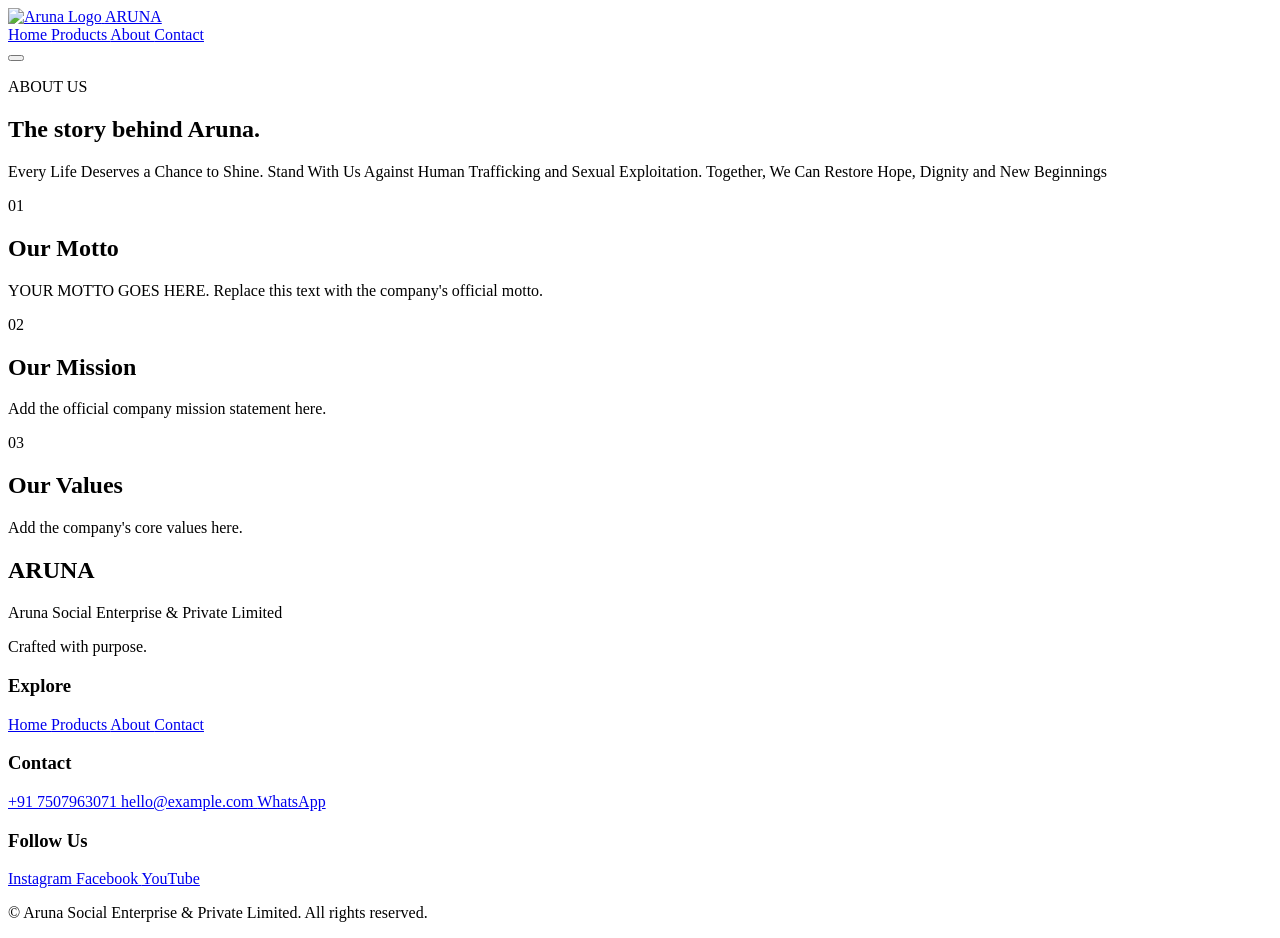
==== about.html @ 4d182a6e "Add files via upload" ====
<!DOCTYPE html>
<html lang="en">

<head>

    <meta charset="UTF-8">

    <meta
        name="viewport"
        content="width=device-width, initial-scale=1.0"
    >

    <meta
        name="description"
        content="Learn about Aruna Social Enterprise & Private Limited."
    >

    <title>About | Aruna</title>

    <link
        href="https://fonts.googleapis.com/css2?family=Cormorant+Garamond:wght@400;500;600;700&family=DM+Sans:wght@400;500;600&display=swap"
        rel="stylesheet"
    >

    <link
        rel="stylesheet"
        href="css/style.css"
    >

</head>


<body>


<header class="navbar">

    <div class="nav-container">

        <a href="index.html" class="logo">

            <img
                src="assets/logo.png"
                alt="Aruna Logo"
            >

            <span>ARUNA</span>

        </a>


        <nav class="nav-links" id="navLinks">

            <a href="index.html">
                Home
            </a>

            <a href="products.html">
                Products
            </a>

            <a
                href="about.html"
                class="active"
            >
                About
            </a>

            <a href="contact.html">
                Contact
            </a>

        </nav>


        <button
            class="menu-button"
            id="menuButton"
        >

            <span></span>
            <span></span>
            <span></span>

        </button>

    </div>

</header>


<main>

    <section class="page-section about-page">

        <div class="page-heading">

            <p class="eyebrow">
                ABOUT US
            </p>

            <h1>
                The story behind Aruna.
            </h1>

        </div>


        <div class="about-intro">

            <p>
                Every Life Deserves
                a Chance to Shine.
                Stand With Us 
                Against Human Trafficking 
                and Sexual Exploitation.
                Together, We Can Restore 
                Hope, Dignity and New Beginnings
            </p>

        </div>


        <div class="values-grid">


            <article>

                <span>
                    01
                </span>

                <h2>
                    Our Motto
                </h2>

                <p>
                    YOUR MOTTO GOES HERE.
                    Replace this text with the
                    company's official motto.
                </p>

            </article>


            <article>

                <span>
                    02
                </span>

                <h2>
                    Our Mission
                </h2>

                <p>
                    Add the official company
                    mission statement here.
                </p>

            </article>


            <article>

                <span>
                    03
                </span>

                <h2>
                    Our Values
                </h2>

                <p>
                    Add the company's core
                    values here.
                </p>

            </article>


        </div>

    </section>

</main>


<footer class="footer">

    <div class="footer-grid">

        <div class="footer-brand">

            <h2>
                ARUNA
            </h2>

            <p>
                Aruna Social Enterprise &
                Private Limited
            </p>

            <p class="footer-motto">
                Crafted with purpose.
            </p>

        </div>


        <div>

            <h3>
                Explore
            </h3>

            <a href="index.html">
                Home
            </a>

            <a href="products.html">
                Products
            </a>

            <a href="about.html">
                About
            </a>

            <a href="contact.html">
                Contact
            </a>

        </div>


        <div>

            <h3>
                Contact
            </h3>

            <a href="tel:+917507963071">
                +91 7507963071
            </a>

            <a href="mailto:hello@example.com">
                hello@example.com
            </a>

            <a href="https://wa.me/917507963071">
                WhatsApp
            </a>

        </div>


        <div>

            <h3>
                Follow Us
            </h3>

            <a href="#">
                Instagram
            </a>

            <a href="#">
                Facebook
            </a>

            <a href="#">
                YouTube
            </a>

        </div>

    </div>


    <div class="footer-bottom">

        <p>
            © <span id="year"></span>
            Aruna Social Enterprise & Private Limited.
            All rights reserved.
        </p>

    </div>

</footer>


<script src="js/script.js"></script>

</body>

</html>
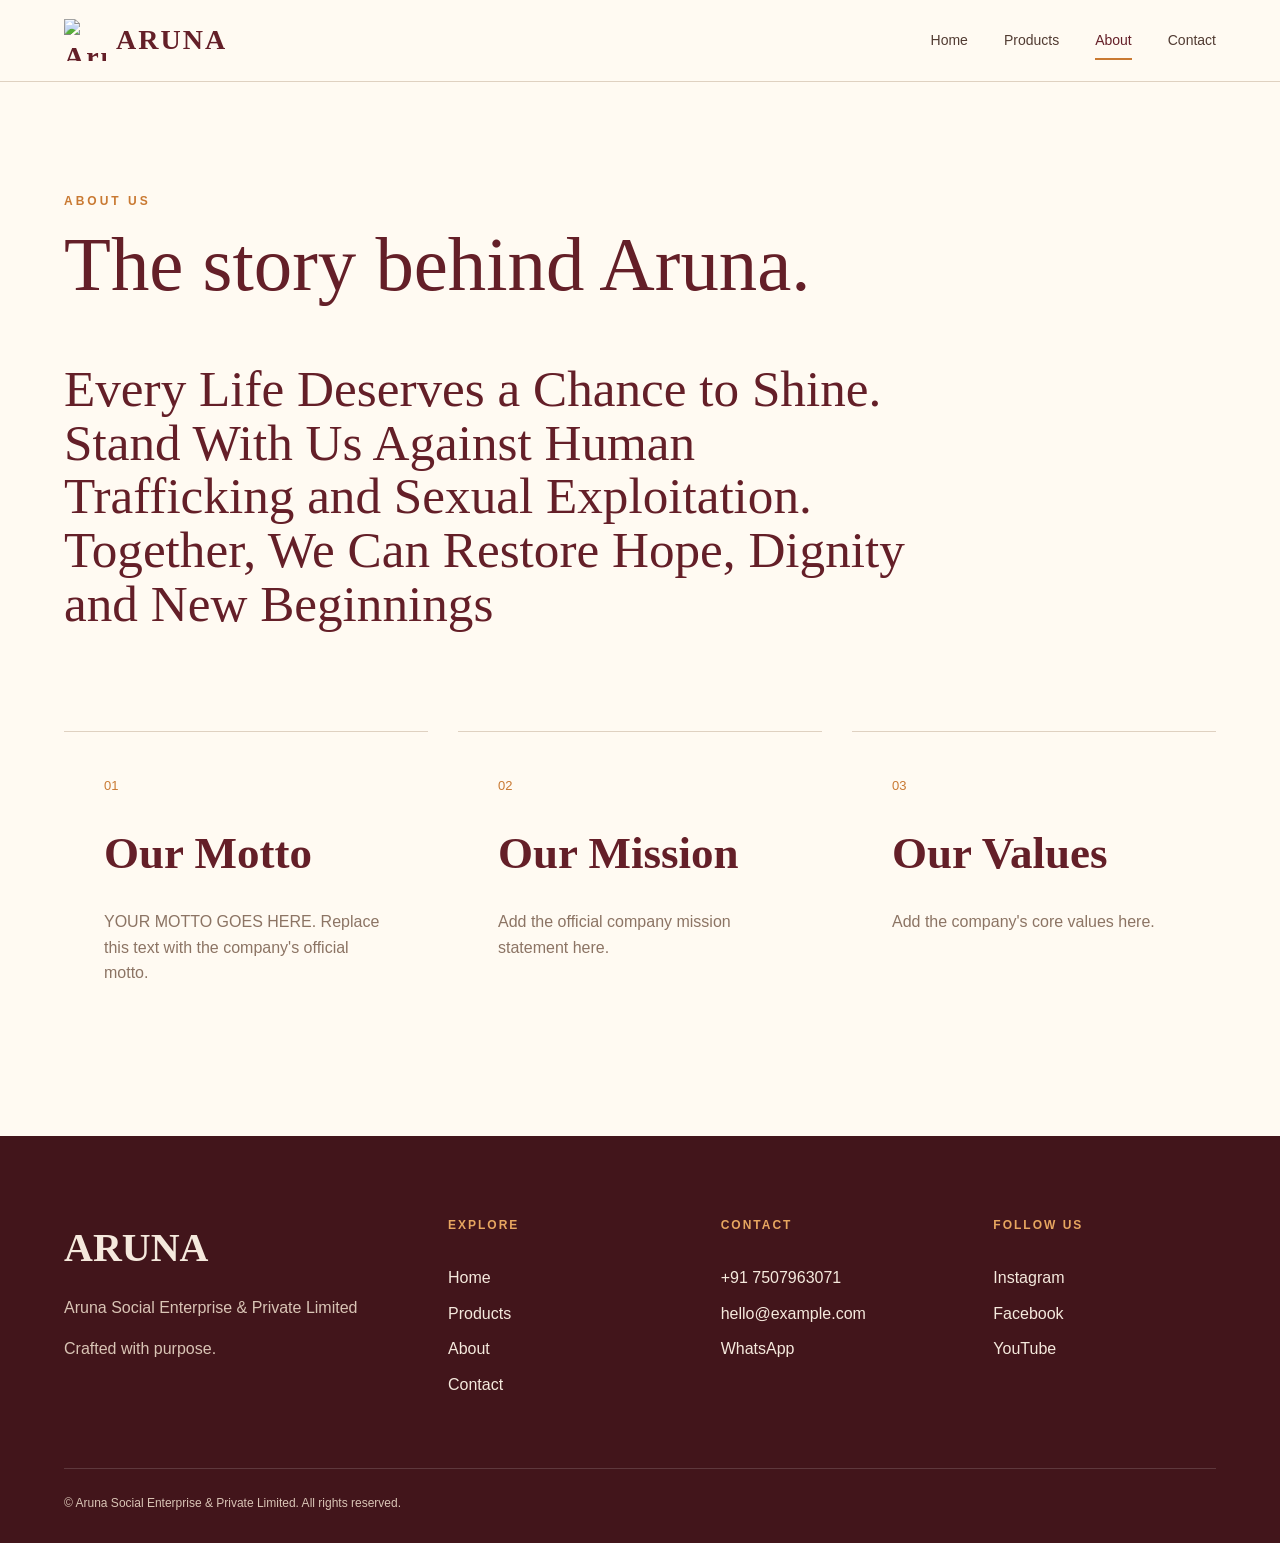
==== commit 0a0dfba2: "Update about.html" ====
--- a/about.html
+++ b/about.html
@@ -40,7 +40,7 @@
         <a href="index.html" class="logo">
 
             <img
-                src="assets/logo.png"
+                src="https://res.cloudinary.com/pkrnd69b/image/upload/v1789040670/logo.png"
                 alt="Aruna Logo"
             >
 
@@ -294,4 +294,4 @@
 
 </body>
 
-</html>+</html>
--- a/css/style.css
+++ b/css/style.css
@@ -0,0 +1,1160 @@
+:root {
+
+    --maroon: #641f28;
+    --deep-maroon: #42151b;
+    --saffron: #c97932;
+
+    --cream: #f7f0e3;
+    --warm-white: #fffaf2;
+
+    --brown: #513b32;
+    --light-brown: #8c7464;
+
+    --border: #dfd1c1;
+
+    --heading-font: "Cormorant Garamond", serif;
+    --body-font: "DM Sans", sans-serif;
+}
+
+
+* {
+    margin: 0;
+    padding: 0;
+    box-sizing: border-box;
+}
+
+
+html {
+    scroll-behavior: smooth;
+}
+
+
+body {
+
+    font-family: var(--body-font);
+
+    color: var(--brown);
+
+    background: var(--warm-white);
+
+    line-height: 1.6;
+}
+
+
+a {
+
+    color: inherit;
+
+    text-decoration: none;
+}
+
+
+button {
+
+    font-family: inherit;
+}
+
+
+img {
+
+    max-width: 100%;
+
+    display: block;
+}
+
+
+/* =========================
+   NAVBAR
+========================= */
+
+.navbar {
+
+    position: sticky;
+
+    top: 0;
+
+    z-index: 1000;
+
+    background: rgba(255, 250, 242, 0.97);
+
+    border-bottom: 1px solid var(--border);
+}
+
+
+.nav-container {
+
+    max-width: 1400px;
+
+    margin: auto;
+
+    padding: 18px 5%;
+
+    display: flex;
+
+    align-items: center;
+
+    justify-content: space-between;
+}
+
+
+.logo {
+
+    display: flex;
+
+    align-items: center;
+
+    gap: 10px;
+
+    color: var(--maroon);
+
+    font-family: var(--heading-font);
+
+    font-size: 28px;
+
+    font-weight: 700;
+
+    letter-spacing: 2px;
+    border-radius: 100%;
+}
+
+
+.logo img {
+
+    width: 42px;
+
+    height: 42px;
+
+    object-fit: contain;
+}
+
+
+.nav-links {
+
+    display: flex;
+
+    gap: 36px;
+}
+
+
+.nav-links a {
+
+    position: relative;
+
+    font-size: 14px;
+
+    font-weight: 500;
+
+    transition: color 0.25s ease;
+}
+
+
+.nav-links a:hover,
+.nav-links a.active {
+
+    color: var(--maroon);
+}
+
+
+.nav-links a.active::after {
+
+    content: "";
+
+    position: absolute;
+
+    bottom: -8px;
+
+    left: 0;
+
+    width: 100%;
+
+    height: 2px;
+
+    background: var(--saffron);
+}
+
+
+.menu-button {
+
+    display: none;
+
+    border: none;
+
+    background: none;
+
+    width: 35px;
+
+    cursor: pointer;
+}
+
+
+.menu-button span {
+
+    display: block;
+
+    height: 2px;
+
+    margin: 6px 0;
+
+    background: var(--maroon);
+}
+
+
+/* =========================
+   HERO
+========================= */
+
+.hero {
+
+    min-height: 720px;
+
+    display: grid;
+
+    grid-template-columns: 0.9fr 1.1fr;
+
+    background: var(--cream);
+}
+
+
+.hero-content {
+
+    display: flex;
+
+    flex-direction: column;
+
+    justify-content: center;
+
+    padding: 80px 10%;
+
+    animation: slideUp 0.8s ease;
+}
+
+
+.eyebrow {
+
+    color: var(--saffron);
+
+    font-size: 12px;
+
+    font-weight: 600;
+
+    letter-spacing: 3px;
+
+    text-transform: uppercase;
+
+    margin-bottom: 18px;
+}
+
+
+.hero h1 {
+
+    font-family: var(--heading-font);
+
+    color: var(--maroon);
+
+    font-size: clamp(55px, 6vw, 100px);
+
+    line-height: 0.9;
+
+    font-weight: 500;
+
+    margin-bottom: 30px;
+}
+
+
+.hero-description {
+
+    max-width: 470px;
+
+    font-size: 17px;
+
+    color: var(--light-brown);
+
+    margin-bottom: 35px;
+}
+
+
+.hero-image {
+
+    height: 720px;
+
+    overflow: hidden;
+
+    animation: fadeIn 1s ease;
+}
+
+
+.hero-image img {
+
+    width: 100%;
+
+    height: 100%;
+
+    object-fit: cover;
+}
+
+
+/* =========================
+   BUTTONS
+========================= */
+
+.primary-button,
+.secondary-button {
+
+    display: inline-flex;
+
+    width: fit-content;
+
+    padding: 14px 27px;
+
+    font-size: 13px;
+
+    font-weight: 600;
+
+    letter-spacing: 0.5px;
+
+    transition:
+        transform 0.25s ease,
+        background 0.25s ease;
+}
+
+
+.primary-button {
+
+    color: white;
+
+    background: var(--maroon);
+}
+
+
+.secondary-button {
+
+    color: var(--maroon);
+
+    border: 1px solid var(--maroon);
+}
+
+
+.primary-button:hover,
+.secondary-button:hover {
+
+    transform: translateY(-2px);
+}
+
+
+.primary-button:hover {
+
+    background: var(--deep-maroon);
+}
+
+
+.secondary-button:hover {
+
+    color: white;
+
+    background: var(--maroon);
+}
+
+
+/* =========================
+   SECTIONS
+========================= */
+
+.section {
+
+    padding: 110px 5%;
+}
+
+
+.section-heading,
+.page-heading {
+
+    max-width: 700px;
+
+    margin-bottom: 60px;
+}
+
+
+.section-heading h2,
+.page-heading h1 {
+
+    font-family: var(--heading-font);
+
+    color: var(--maroon);
+
+    font-size: clamp(50px, 6vw, 80px);
+
+    line-height: 0.95;
+
+    font-weight: 500;
+
+    margin-bottom: 20px;
+}
+
+
+.section-heading > p:last-child,
+.page-heading > p:last-child {
+
+    color: var(--light-brown);
+}
+
+
+/* =========================
+   PRODUCT GRID
+========================= */
+
+.product-grid {
+
+    display: grid;
+
+    grid-template-columns: repeat(4, 1fr);
+
+    gap: 20px;
+}
+
+
+.product-grid.large {
+
+    grid-template-columns: repeat(4, 1fr);
+}
+
+
+.product-card {
+
+    cursor: pointer;
+
+    aspect-ratio: 3 / 4;
+
+    overflow: hidden;
+
+    background: var(--cream);
+
+    animation: fadeIn 0.6s ease;
+}
+
+
+.product-card img {
+
+    width: 100%;
+
+    height: 100%;
+
+    object-fit: cover;
+}
+
+
+.center-button {
+
+    display: flex;
+
+    justify-content: center;
+
+    margin-top: 50px;
+}
+
+
+/* =========================
+   ABOUT PREVIEW
+========================= */
+
+.about-preview {
+
+    display: grid;
+
+    grid-template-columns: 1fr 1fr;
+
+    gap: 80px;
+
+    padding: 120px 10%;
+
+    color: white;
+
+    background: var(--maroon);
+}
+
+
+.about-preview .eyebrow {
+
+    color: #e7a660;
+}
+
+
+.about-preview h2 {
+
+    font-family: var(--heading-font);
+
+    font-size: clamp(55px, 6vw, 85px);
+
+    line-height: 0.95;
+
+    font-weight: 500;
+}
+
+
+.about-preview p {
+
+    max-width: 500px;
+
+    color: #f0dcd0;
+
+    font-size: 18px;
+
+    margin-bottom: 30px;
+}
+
+
+.text-link {
+
+    color: #e7a660;
+
+    border-bottom: 1px solid #e7a660;
+
+    padding-bottom: 5px;
+}
+
+
+/* =========================
+   CTA
+========================= */
+
+.contact-cta {
+
+    text-align: center;
+
+    padding: 130px 20px;
+
+    background: var(--cream);
+}
+
+
+.contact-cta h2 {
+
+    font-family: var(--heading-font);
+
+    color: var(--maroon);
+
+    font-size: clamp(50px, 6vw, 85px);
+
+    font-weight: 500;
+
+    line-height: 1;
+
+    margin-bottom: 35px;
+}
+
+
+/* =========================
+   PAGE
+========================= */
+
+.page-section {
+
+    max-width: 1400px;
+
+    margin: auto;
+
+    padding: 110px 5%;
+}
+
+
+.page-heading {
+
+    max-width: 800px;
+}
+
+
+/* =========================
+   ABOUT
+========================= */
+
+.about-intro {
+
+    max-width: 850px;
+
+    margin-bottom: 100px;
+}
+
+
+.about-intro p {
+
+    font-family: var(--heading-font);
+
+    color: var(--maroon);
+
+    font-size: clamp(35px, 4vw, 55px);
+
+    line-height: 1.05;
+}
+
+
+.values-grid {
+
+    display: grid;
+
+    grid-template-columns: repeat(3, 1fr);
+
+    gap: 30px;
+}
+
+
+.values-grid article {
+
+    padding: 40px;
+
+    border-top: 1px solid var(--border);
+}
+
+
+.values-grid span {
+
+    color: var(--saffron);
+
+    font-size: 13px;
+}
+
+
+.values-grid h2 {
+
+    color: var(--maroon);
+
+    font-family: var(--heading-font);
+
+    font-size: 45px;
+
+    margin: 20px 0;
+}
+
+
+.values-grid p {
+
+    color: var(--light-brown);
+}
+
+
+/* =========================
+   CONTACT
+========================= */
+
+.contact-grid {
+
+    display: grid;
+
+    grid-template-columns: 0.8fr 1.2fr;
+
+    gap: 70px;
+}
+
+
+.contact-details {
+
+    display: flex;
+
+    flex-direction: column;
+
+    gap: 35px;
+}
+
+
+.contact-item {
+
+    display: flex;
+
+    flex-direction: column;
+
+    gap: 5px;
+
+    border-bottom: 1px solid var(--border);
+
+    padding-bottom: 25px;
+}
+
+
+.contact-item span {
+
+    color: var(--saffron);
+
+    font-size: 11px;
+
+    font-weight: 600;
+
+    letter-spacing: 2px;
+}
+
+
+.contact-item a {
+
+    color: var(--maroon);
+
+    font-family: var(--heading-font);
+
+    font-size: 28px;
+}
+
+
+.social-links {
+
+    display: flex;
+
+    gap: 20px;
+
+    flex-wrap: wrap;
+}
+
+
+.social-links a {
+
+    font-family: var(--body-font);
+
+    font-size: 15px;
+}
+
+
+.map-container {
+
+    min-height: 500px;
+}
+
+
+.map-container iframe {
+
+    width: 100%;
+
+    height: 100%;
+
+    min-height: 500px;
+
+    border: none;
+}
+
+
+/* =========================
+   MODAL
+========================= */
+
+.image-modal {
+
+    position: fixed;
+
+    inset: 0;
+
+    z-index: 2000;
+
+    display: none;
+
+    justify-content: center;
+
+    align-items: center;
+
+    padding: 40px;
+
+    background: rgba(35, 16, 13, 0.92);
+}
+
+
+.image-modal.active {
+
+    display: flex;
+
+    animation: fadeIn 0.25s ease;
+}
+
+
+.image-modal img {
+
+    max-width: min(900px, 90vw);
+
+    max-height: 85vh;
+
+    object-fit: contain;
+}
+
+
+.modal-close {
+
+    position: absolute;
+
+    top: 25px;
+
+    right: 35px;
+
+    color: white;
+
+    font-size: 42px;
+
+    border: none;
+
+    background: none;
+
+    cursor: pointer;
+}
+
+
+/* =========================
+   FOOTER
+========================= */
+
+.footer {
+
+    color: #f5e9dd;
+
+    background: var(--deep-maroon);
+
+    padding: 80px 5% 30px;
+}
+
+
+.footer-grid {
+
+    max-width: 1400px;
+
+    margin: auto;
+
+    display: grid;
+
+    grid-template-columns: 1.5fr 1fr 1fr 1fr;
+
+    gap: 50px;
+}
+
+
+.footer h2 {
+
+    font-family: var(--heading-font);
+
+    font-size: 40px;
+
+    margin-bottom: 15px;
+}
+
+
+.footer h3 {
+
+    color: #e7a660;
+
+    font-size: 12px;
+
+    letter-spacing: 2px;
+
+    text-transform: uppercase;
+
+    margin-bottom: 20px;
+}
+
+
+.footer p {
+
+    color: #d9c4b5;
+}
+
+
+.footer-motto {
+
+    margin-top: 15px;
+}
+
+
+.footer-grid > div:not(:first-child) {
+
+    display: flex;
+
+    flex-direction: column;
+
+    gap: 10px;
+}
+
+
+.footer-grid a {
+
+    color: #f5e9dd;
+
+    transition: color 0.2s ease;
+}
+
+
+.footer-grid a:hover {
+
+    color: #e7a660;
+}
+
+
+.footer-bottom {
+
+    max-width: 1400px;
+
+    margin: 70px auto 0;
+
+    padding-top: 25px;
+
+    border-top: 1px solid rgba(255,255,255,0.15);
+}
+
+
+.footer-bottom p {
+
+    font-size: 12px;
+}
+
+
+/* =========================
+   ANIMATIONS
+========================= */
+
+@keyframes fadeIn {
+
+    from {
+        opacity: 0;
+    }
+
+    to {
+        opacity: 1;
+    }
+}
+
+
+@keyframes slideUp {
+
+    from {
+        opacity: 0;
+        transform: translateY(30px);
+    }
+
+    to {
+        opacity: 1;
+        transform: translateY(0);
+    }
+}
+
+
+/* =========================
+   TABLET
+========================= */
+
+@media (max-width: 1000px) {
+
+    .hero {
+
+        grid-template-columns: 1fr;
+    }
+
+
+    .hero-image {
+
+        height: 600px;
+    }
+
+
+    .hero-content {
+
+        padding: 90px 8%;
+    }
+
+
+    .product-grid,
+    .product-grid.large {
+
+        grid-template-columns: repeat(2, 1fr);
+    }
+
+
+    .about-preview {
+
+        grid-template-columns: 1fr;
+
+        gap: 40px;
+    }
+
+
+    .values-grid {
+
+        grid-template-columns: 1fr;
+    }
+
+
+    .contact-grid {
+
+        grid-template-columns: 1fr;
+    }
+
+
+    .footer-grid {
+
+        grid-template-columns: repeat(2, 1fr);
+    }
+
+}
+
+
+/* =========================
+   MOBILE
+========================= */
+
+@media (max-width: 700px) {
+
+    .nav-container {
+
+        padding: 15px 5%;
+    }
+
+
+    .nav-links {
+
+        position: absolute;
+
+        top: 73px;
+
+        left: 0;
+
+        right: 0;
+
+        display: none;
+
+        flex-direction: column;
+
+        gap: 0;
+
+        background: var(--warm-white);
+
+        border-bottom: 1px solid var(--border);
+    }
+
+
+    .nav-links.active {
+
+        display: flex;
+
+        animation: fadeIn 0.2s ease;
+    }
+
+
+    .nav-links a {
+
+        padding: 18px 5%;
+
+        border-bottom: 1px solid var(--border);
+    }
+
+
+    .nav-links a.active::after {
+
+        display: none;
+    }
+
+
+    .menu-button {
+
+        display: block;
+    }
+
+
+    .hero {
+
+        min-height: auto;
+    }
+
+
+    .hero-content {
+
+        padding: 75px 7%;
+    }
+
+
+    .hero h1 {
+
+        font-size: 58px;
+    }
+
+
+    .hero-image {
+
+        height: 500px;
+    }
+
+
+    .section,
+    .page-section {
+
+        padding: 80px 6%;
+    }
+
+
+    .product-grid,
+    .product-grid.large {
+
+        grid-template-columns: repeat(2, 1fr);
+
+        gap: 10px;
+    }
+
+
+    .about-preview {
+
+        padding: 80px 7%;
+    }
+
+
+    .contact-cta {
+
+        padding: 90px 7%;
+    }
+
+
+    .contact-item a {
+
+        font-size: 23px;
+    }
+
+
+    .footer {
+
+        padding: 65px 7% 25px;
+    }
+
+
+    .footer-grid {
+
+        grid-template-columns: 1fr;
+
+        gap: 40px;
+    }
+
+
+    .image-modal {
+
+        padding: 20px;
+    }
+
+
+    .modal-close {
+
+        right: 20px;
+
+        top: 15px;
+    }
+
+}
+
+
+/* =========================
+   SMALL MOBILE
+========================= */
+
+@media (max-width: 450px) {
+
+    .product-grid,
+    .product-grid.large {
+
+        grid-template-columns: 1fr;
+    }
+
+
+    .product-card {
+
+        aspect-ratio: 4 / 5;
+    }
+
+
+    .hero h1 {
+
+        font-size: 50px;
+    }
+
+}
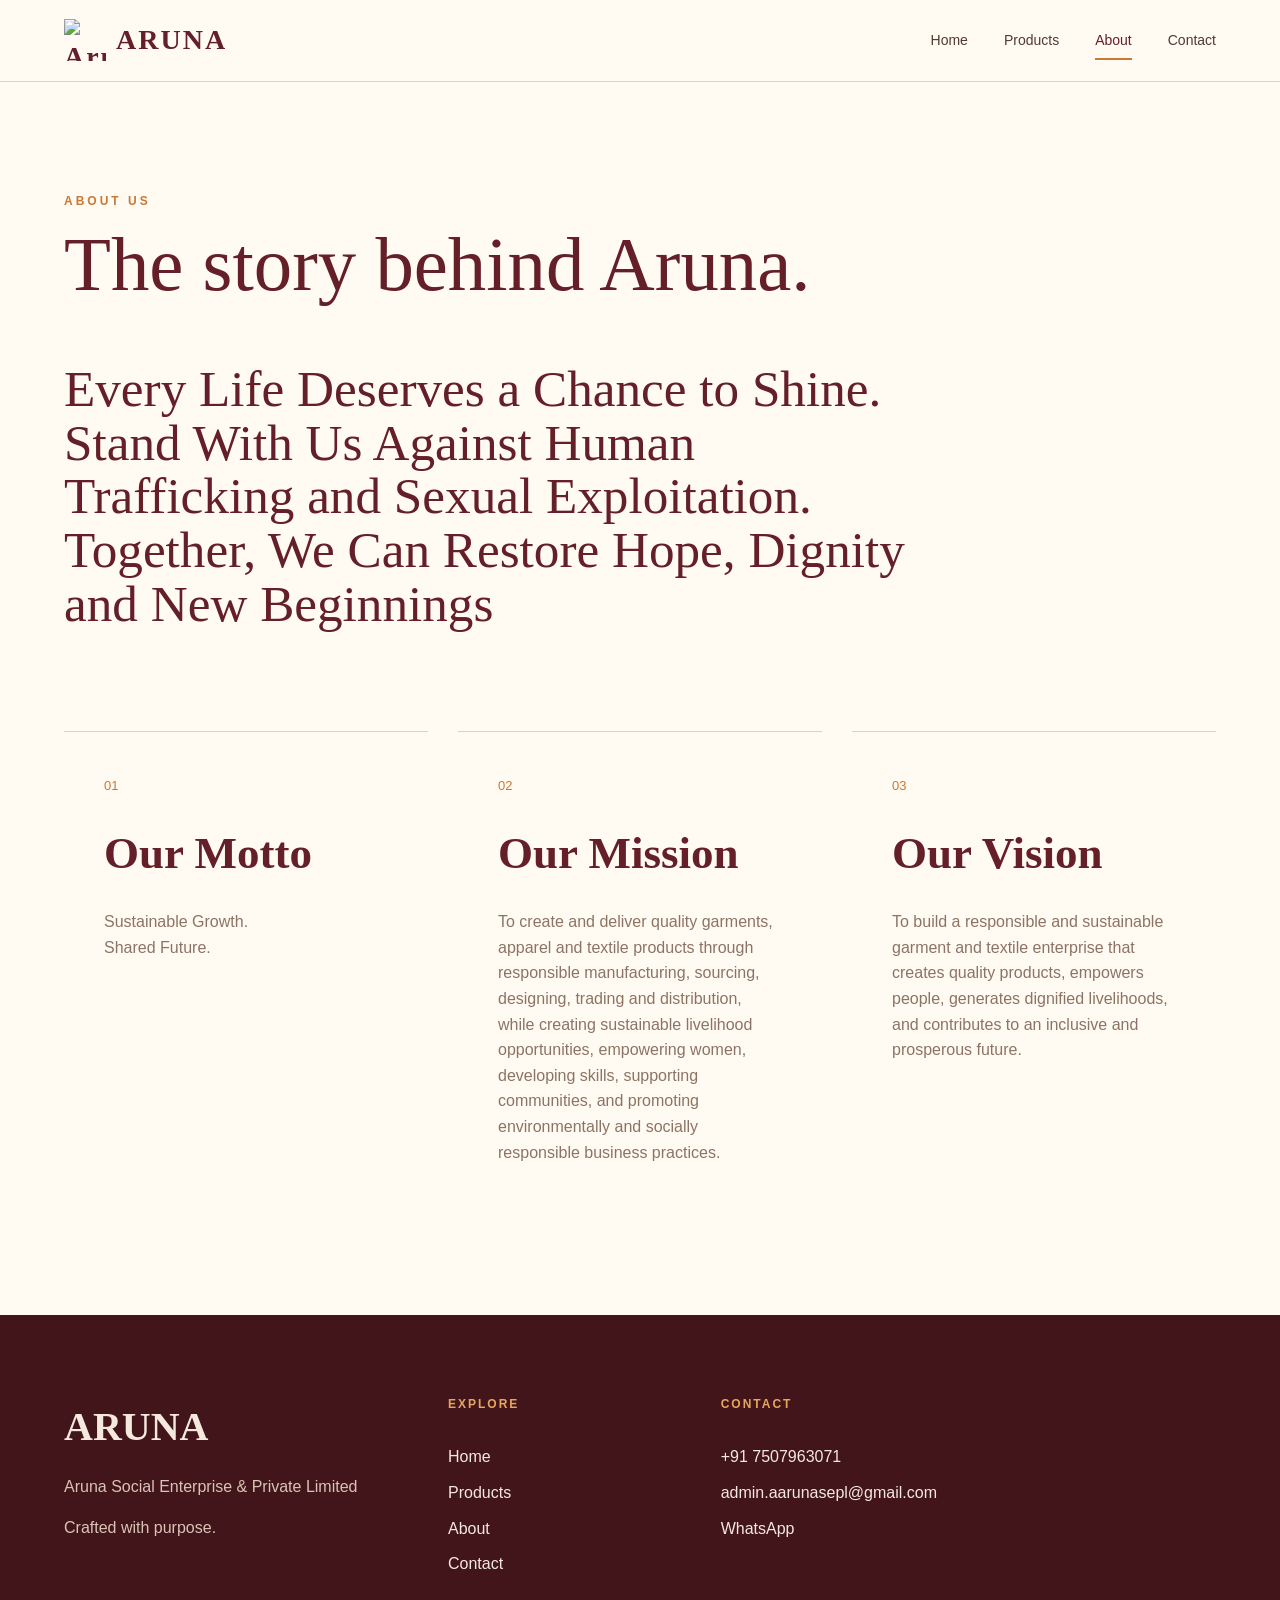
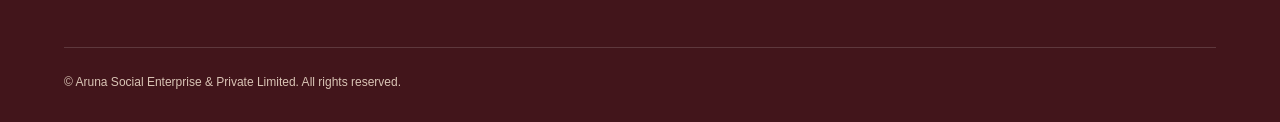
==== commit d8724654: "Revise content in about.html for company details Updated company details including motto, mission, a" ====
--- a/about.html
+++ b/about.html
@@ -40,7 +40,7 @@
         <a href="index.html" class="logo">
 
             <img
-                src="https://res.cloudinary.com/pkrnd69b/image/upload/v1789040670/logo.png"
+                src="assets/logo.png"
                 alt="Aruna Logo"
             >
 
@@ -135,9 +135,8 @@
                 </h2>
 
                 <p>
-                    YOUR MOTTO GOES HERE.
-                    Replace this text with the
-                    company's official motto.
+                    Sustainable Growth.<br>
+                    Shared Future.
                 </p>
 
             </article>
@@ -154,8 +153,7 @@
                 </h2>
 
                 <p>
-                    Add the official company
-                    mission statement here.
+                    To create and deliver quality garments, apparel and textile products through responsible manufacturing, sourcing, designing, trading and distribution, while creating sustainable livelihood opportunities, empowering women, developing skills, supporting communities, and promoting environmentally and socially responsible business practices.
                 </p>
 
             </article>
@@ -168,12 +166,11 @@
                 </span>
 
                 <h2>
-                    Our Values
+                    Our Vision
                 </h2>
 
                 <p>
-                    Add the company's core
-                    values here.
+                    To build a responsible and sustainable garment and textile enterprise that creates quality products, empowers people, generates dignified livelihoods, and contributes to an inclusive and prosperous future.
                 </p>
 
             </article>
@@ -243,33 +240,12 @@
                 +91 7507963071
             </a>
 
-            <a href="mailto:hello@example.com">
-                hello@example.com
+            <a href="admin.aarunasepl@gmail.com">
+                admin.aarunasepl@gmail.com
             </a>
 
             <a href="https://wa.me/917507963071">
                 WhatsApp
-            </a>
-
-        </div>
-
-
-        <div>
-
-            <h3>
-                Follow Us
-            </h3>
-
-            <a href="#">
-                Instagram
-            </a>
-
-            <a href="#">
-                Facebook
-            </a>
-
-            <a href="#">
-                YouTube
             </a>
 
         </div>
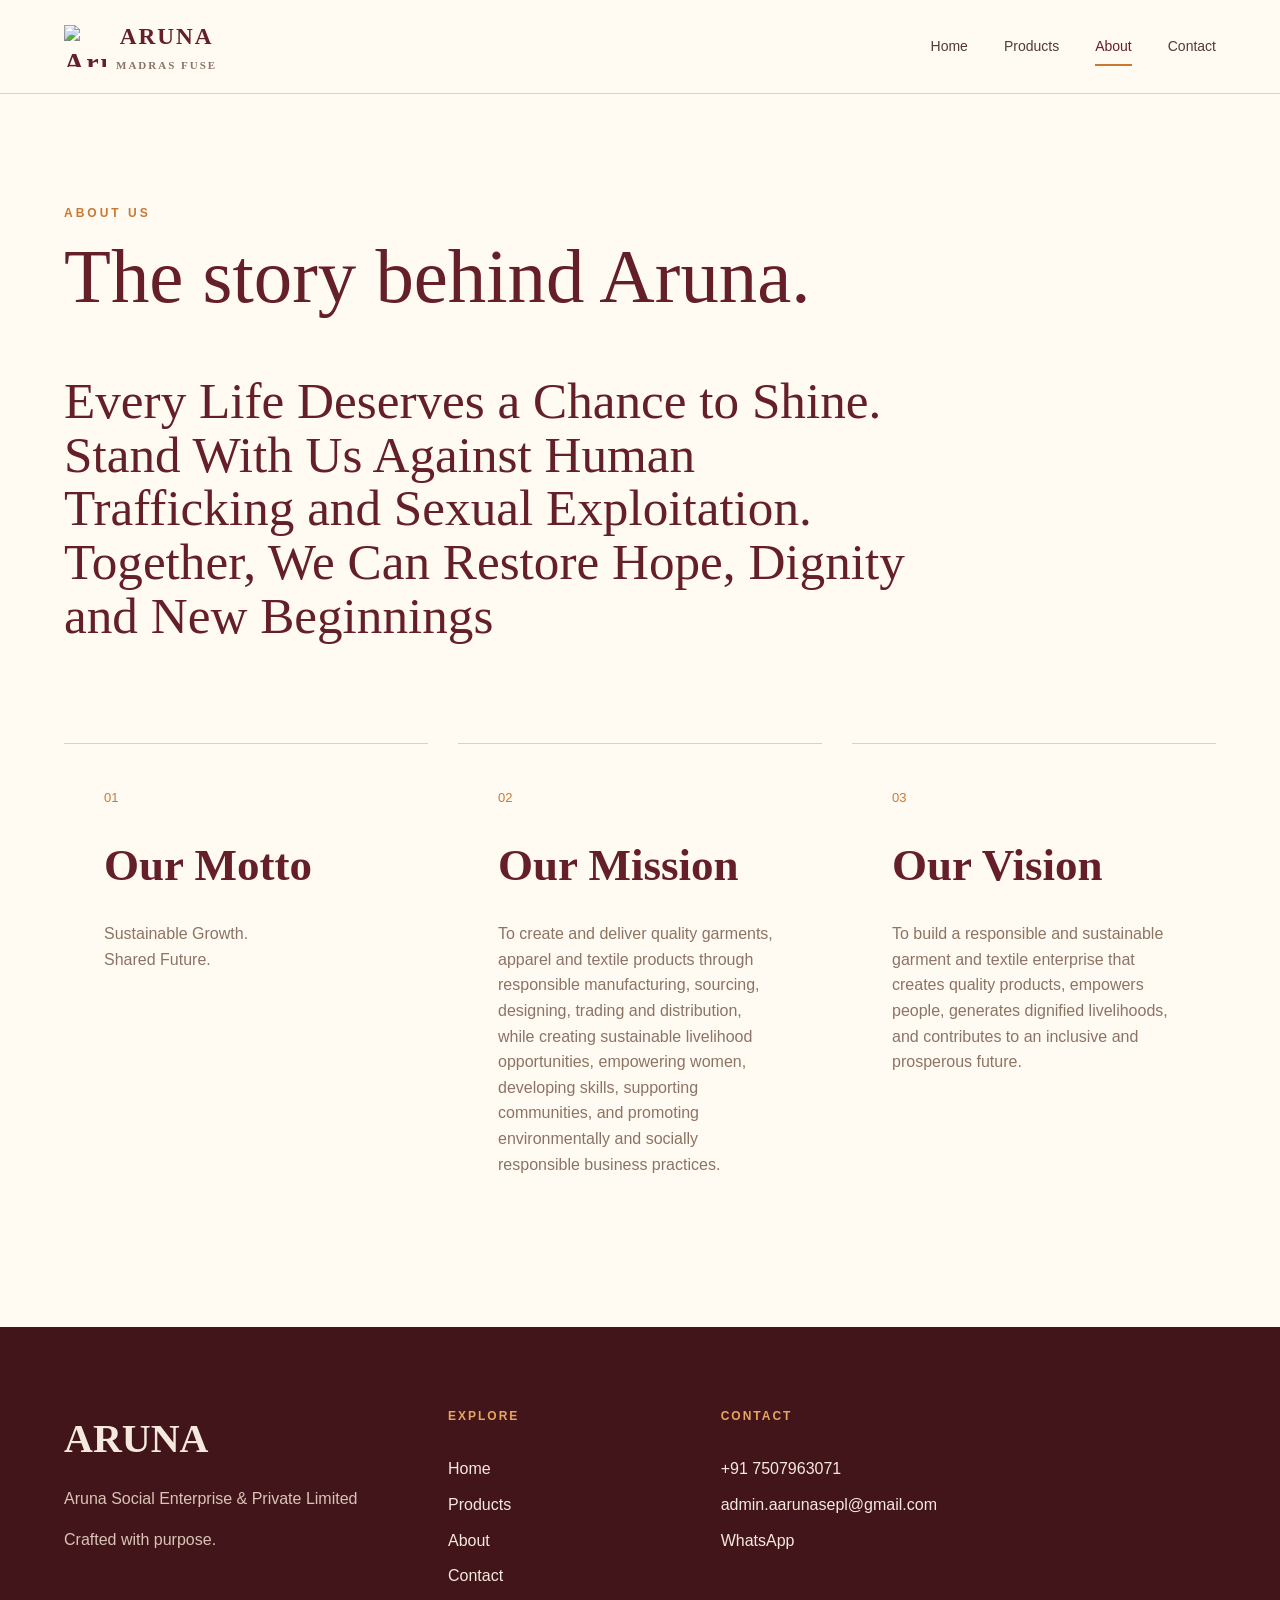
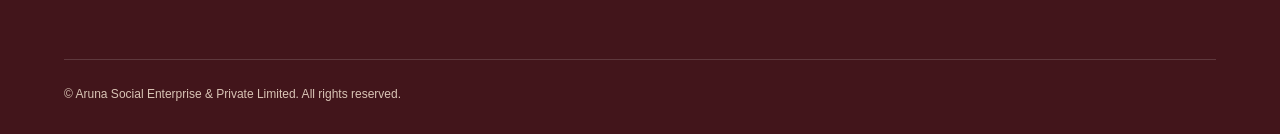
==== commit 9fe82a71: "Update about.html" ====
--- a/about.html
+++ b/about.html
@@ -40,11 +40,14 @@
         <a href="index.html" class="logo">
 
             <img
-                src="assets/logo.png"
+                src="https://res.cloudinary.com/pkrnd69b/image/upload/v1789040670/logo.png"
                 alt="Aruna Logo"
             >
 
-            <span>ARUNA</span>
+            <div class="brand-text">
+                    <h5>ARUNA</h5>
+                    <span>Madras Fuse</span>
+            </div>
 
         </a>
 
--- a/css/style.css
+++ b/css/style.css
@@ -197,7 +197,25 @@
 
     background: var(--maroon);
 }
-
+.brand-text {
+    display: flex;
+    flex-direction: column;
+    align-items: center;
+}
+
+.brand-text h1 {
+    margin: 0;
+    font-size: 48px;
+    letter-spacing: 4px;
+}
+
+.brand-text span {
+    margin-top: 2px;
+    font-size: 11px;
+    letter-spacing: 2px;
+    text-transform: uppercase;
+    color: #8c7464;
+}
 
 /* =========================
    HERO
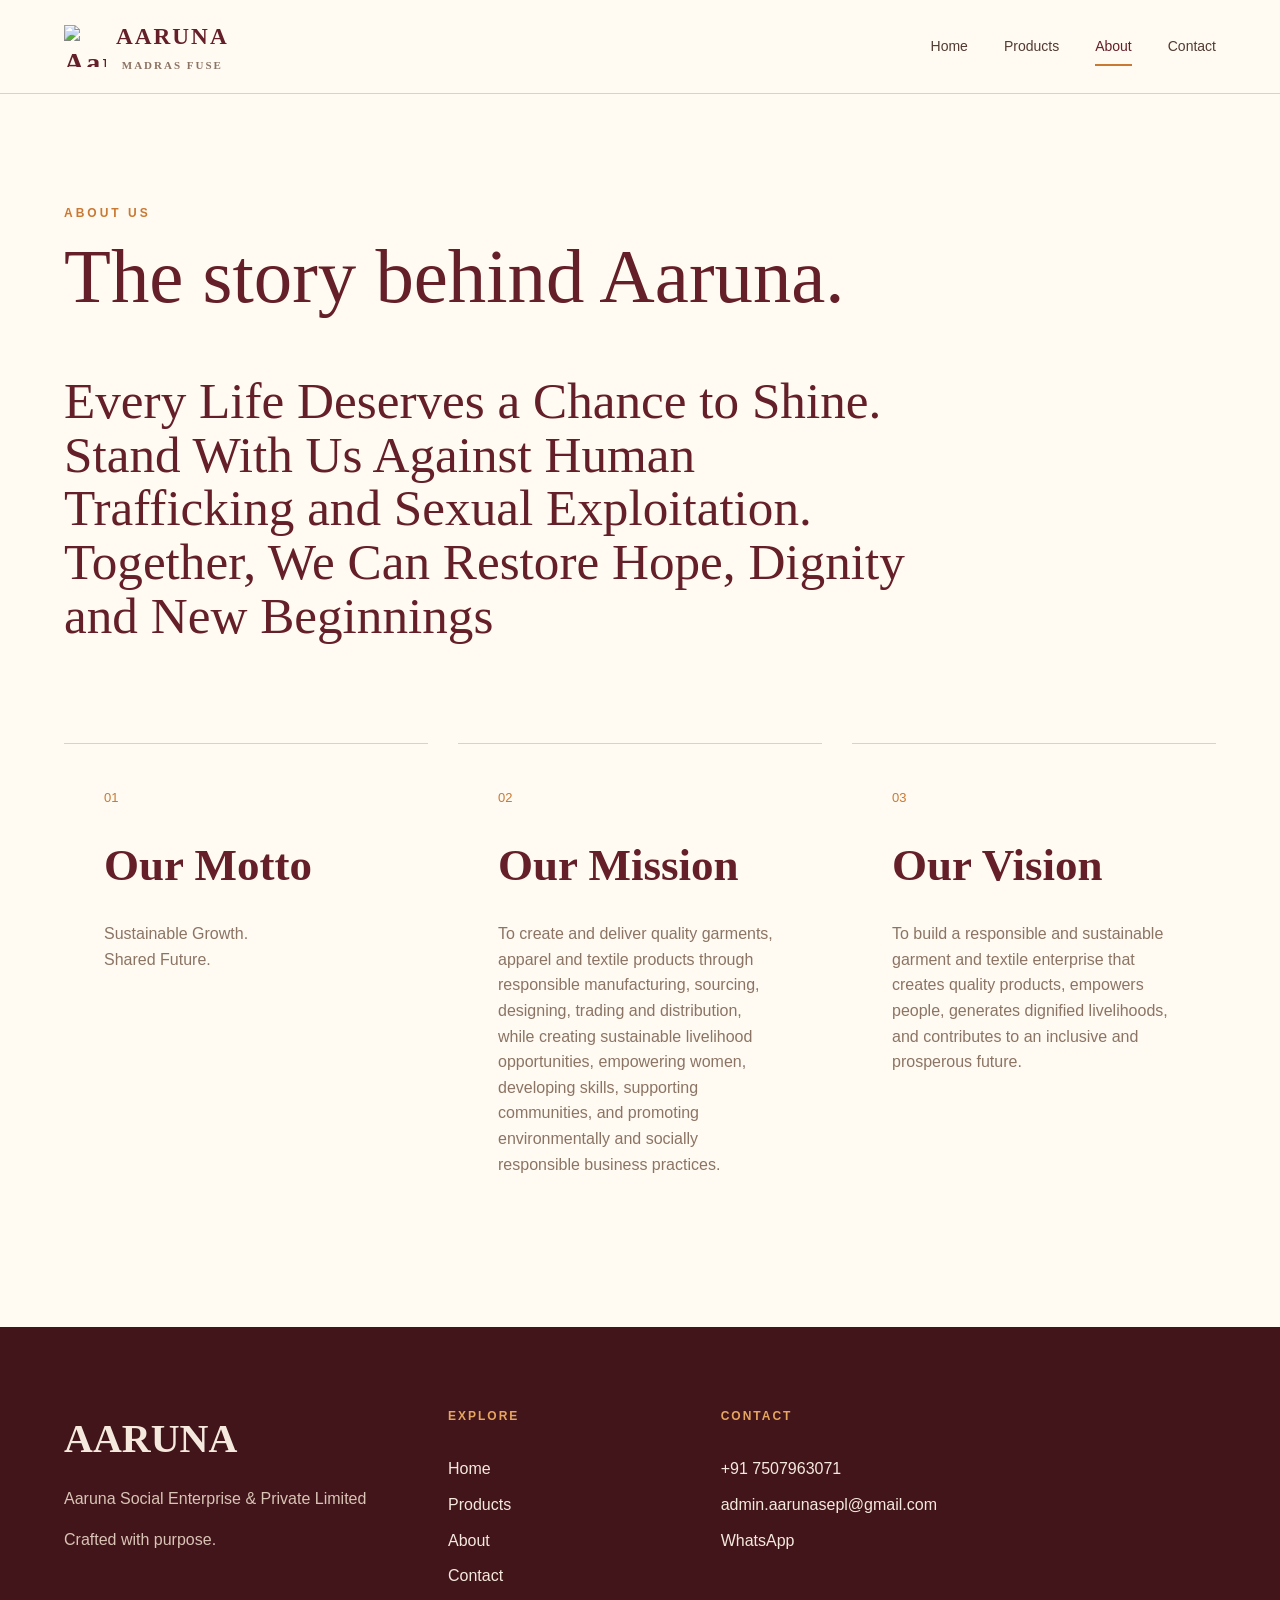
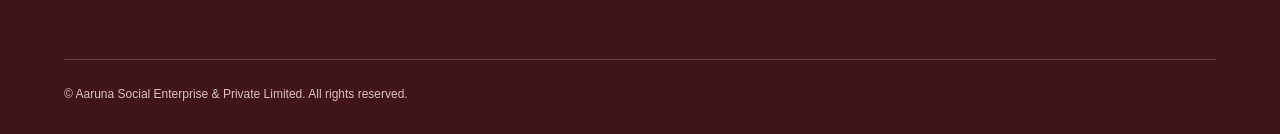
==== commit 8ba4453a: "Update about.html" ====
--- a/about.html
+++ b/about.html
@@ -12,10 +12,10 @@
 
     <meta
         name="description"
-        content="Learn about Aruna Social Enterprise & Private Limited."
-    >
-
-    <title>About | Aruna</title>
+        content="Learn about Aaruna Social Enterprise & Private Limited."
+    >
+
+    <title>About | Aaruna</title>
 
     <link
         href="https://fonts.googleapis.com/css2?family=Cormorant+Garamond:wght@400;500;600;700&family=DM+Sans:wght@400;500;600&display=swap"
@@ -41,11 +41,11 @@
 
             <img
                 src="https://res.cloudinary.com/pkrnd69b/image/upload/v1789040670/logo.png"
-                alt="Aruna Logo"
+                alt="Aaruna Logo"
             >
 
             <div class="brand-text">
-                    <h5>ARUNA</h5>
+                    <h5>AARUNA</h5>
                     <span>Madras Fuse</span>
             </div>
 
@@ -103,7 +103,7 @@
             </p>
 
             <h1>
-                The story behind Aruna.
+                The story behind Aaruna.
             </h1>
 
         </div>
@@ -193,11 +193,11 @@
         <div class="footer-brand">
 
             <h2>
-                ARUNA
+                AARUNA
             </h2>
 
             <p>
-                Aruna Social Enterprise &
+                Aaruna Social Enterprise &
                 Private Limited
             </p>
 
@@ -260,7 +260,7 @@
 
         <p>
             © <span id="year"></span>
-            Aruna Social Enterprise & Private Limited.
+            Aaruna Social Enterprise & Private Limited.
             All rights reserved.
         </p>
 
